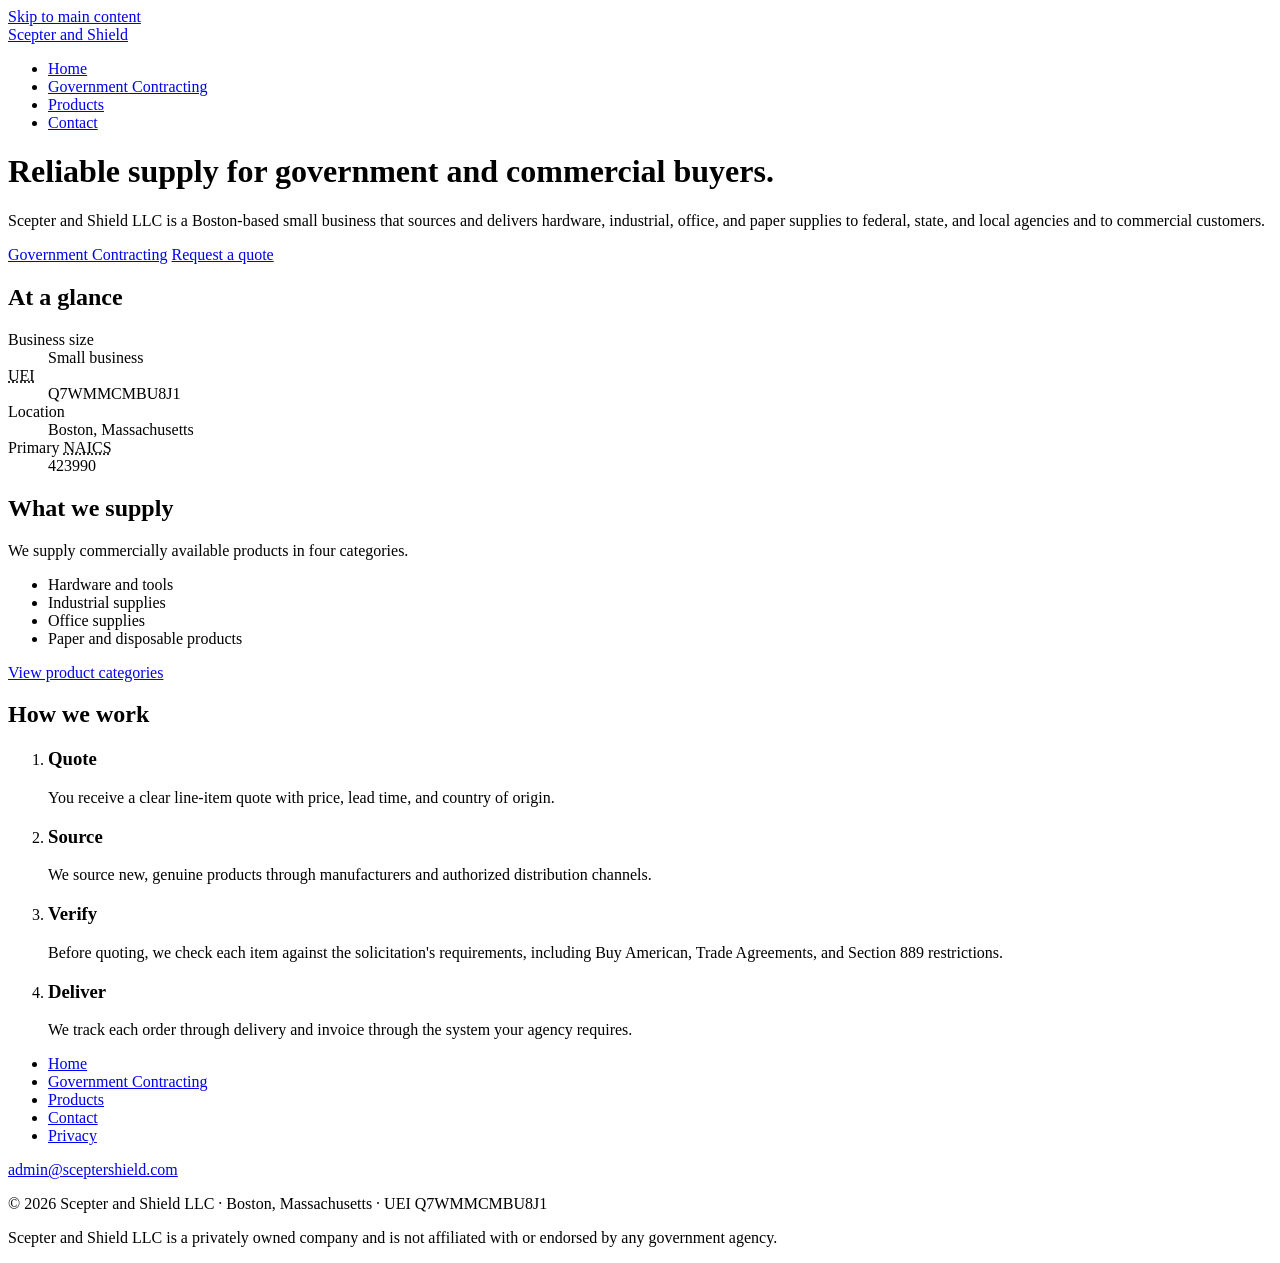
==== index.html @ 16010f83 "fix: rename janitorial category to paper and disposable products NAICS 424130 covers paper products," ====
<!DOCTYPE html>
<html lang="en">
<head>
  <meta charset="utf-8">
  <meta name="viewport" content="width=device-width, initial-scale=1">
  <meta http-equiv="Content-Security-Policy" content="default-src 'none'; style-src 'self'; img-src 'self'; base-uri 'self'; form-action 'none'">
  <title>Scepter and Shield LLC | Supplies for government and commercial buyers</title>
  <meta name="description" content="Scepter and Shield LLC is a Boston-based small business that sources and delivers hardware, industrial, office, and paper supplies to government agencies and commercial customers. UEI Q7WMMCMBU8J1.">
  <link rel="canonical" href="https://sceptershield.com/">
  <meta property="og:type" content="website">
  <meta property="og:site_name" content="Scepter and Shield LLC">
  <meta property="og:title" content="Scepter and Shield LLC | Supplies for government and commercial buyers">
  <meta property="og:description" content="A Boston-based small business that sources and delivers hardware, industrial, office, and paper supplies to government agencies and commercial customers.">
  <meta property="og:url" content="https://sceptershield.com/">
  <meta property="og:locale" content="en_US">
  <meta name="theme-color" content="#0B1F3A">
  <link rel="icon" href="favicon.ico" sizes="32x32">
  <link rel="icon" href="assets/favicon.svg" type="image/svg+xml">
  <link rel="apple-touch-icon" href="assets/apple-touch-icon.png">
  <link rel="stylesheet" href="assets/styles.css">
  <script type="application/ld+json">
  {
    "@context": "https://schema.org",
    "@type": "Organization",
    "name": "Scepter and Shield LLC",
    "url": "https://sceptershield.com/",
    "email": "admin@sceptershield.com",
    "telephone": "+1-917-745-6057",
    "address": {
      "@type": "PostalAddress",
      "addressLocality": "Boston",
      "addressRegion": "MA"
    }
  }
  </script>
</head>
<body>
  <a class="skip-link" href="#main">Skip to main content</a>

  <header class="site-header">
    <div class="container site-header-inner">
      <a class="brand" href="./"><span class="wordmark">Scepter <span class="wordmark-and">and</span> Shield</span></a>
      <nav class="site-nav" aria-label="Main">
        <ul>
          <li><a href="./" aria-current="page">Home</a></li>
          <li><a href="government/">Government Contracting</a></li>
          <li><a href="products/">Products</a></li>
          <li><a href="contact/">Contact</a></li>
        </ul>
      </nav>
    </div>
  </header>

  <main id="main">
    <div class="page-intro">
      <div class="container">
        <h1>Reliable supply for government and commercial buyers.</h1>
        <p class="lede">Scepter and Shield LLC is a Boston-based small business that sources and delivers hardware, industrial, office, and paper supplies to federal, state, and local agencies and to commercial customers.</p>
        <p class="actions">
          <a class="button" href="government/">Government Contracting</a>
          <a class="button button-secondary" href="contact/">Request a quote</a>
        </p>

        <section class="glance" aria-labelledby="glance-heading">
          <h2 class="glance-title" id="glance-heading">At a glance</h2>
          <dl class="glance-list">
            <div>
              <dt>Business size</dt>
              <dd>Small business</dd>
            </div>
            <div>
              <dt><abbr title="Unique Entity ID">UEI</abbr></dt>
              <dd class="identifier">Q7WMMCMBU8J1</dd>
            </div>
            <!-- TODO-ACTIVATE: CAGE CODE (home page strip). To switch on: replace XXXXX with the CAGE code, then delete this line and the END line below.
            <div>
              <dt>CAGE code</dt>
              <dd class="identifier">XXXXX</dd>
            </div>
            END TODO-ACTIVATE: CAGE CODE (home page strip) -->
            <div>
              <dt>Location</dt>
              <dd>Boston, Massachusetts</dd>
            </div>
            <div>
              <dt>Primary <abbr title="North American Industry Classification System">NAICS</abbr></dt>
              <dd class="identifier">423990</dd>
            </div>
          </dl>
        </section>
      </div>
    </div>

    <section class="section" aria-labelledby="supply-heading">
      <div class="container section-grid">
        <h2 id="supply-heading">What we supply</h2>
        <div class="section-body">
          <p>We supply commercially available products in four categories.</p>
          <ul class="plain-list">
            <li>Hardware and tools</li>
            <li>Industrial supplies</li>
            <li>Office supplies</li>
            <li>Paper and disposable products</li>
          </ul>
          <p><a href="products/">View product categories</a></p>
        </div>
      </div>
    </section>

    <section class="section" aria-labelledby="work-heading">
      <div class="container section-grid">
        <h2 id="work-heading">How we work</h2>
        <div class="section-body">
          <ol class="steps">
            <li>
              <h3>Quote</h3>
              <p>You receive a clear line-item quote with price, lead time, and country of origin.</p>
            </li>
            <li>
              <h3>Source</h3>
              <p>We source new, genuine products through manufacturers and authorized distribution channels.</p>
            </li>
            <li>
              <h3>Verify</h3>
              <p>Before quoting, we check each item against the solicitation's requirements, including Buy American, Trade Agreements, and Section 889 restrictions.</p>
            </li>
            <li>
              <h3>Deliver</h3>
              <p>We track each order through delivery and invoice through the system your agency requires.</p>
            </li>
          </ol>
        </div>
      </div>
    </section>
  </main>

  <footer class="site-footer">
    <div class="container">
      <nav class="footer-nav" aria-label="Footer">
        <ul>
          <li><a href="./" aria-current="page">Home</a></li>
          <li><a href="government/">Government Contracting</a></li>
          <li><a href="products/">Products</a></li>
          <li><a href="contact/">Contact</a></li>
          <li><a href="privacy/">Privacy</a></li>
        </ul>
      </nav>
      <p class="footer-contact"><a href="mailto:admin@sceptershield.com">admin@sceptershield.com</a></p>
      <p class="footer-legal">© 2026 Scepter and Shield LLC · Boston, Massachusetts · UEI Q7WMMCMBU8J1</p>
      <p class="footer-disclaimer">Scepter and Shield LLC is a privately owned company and is not affiliated with or endorsed by any government agency.</p>
    </div>
  </footer>
</body>
</html>
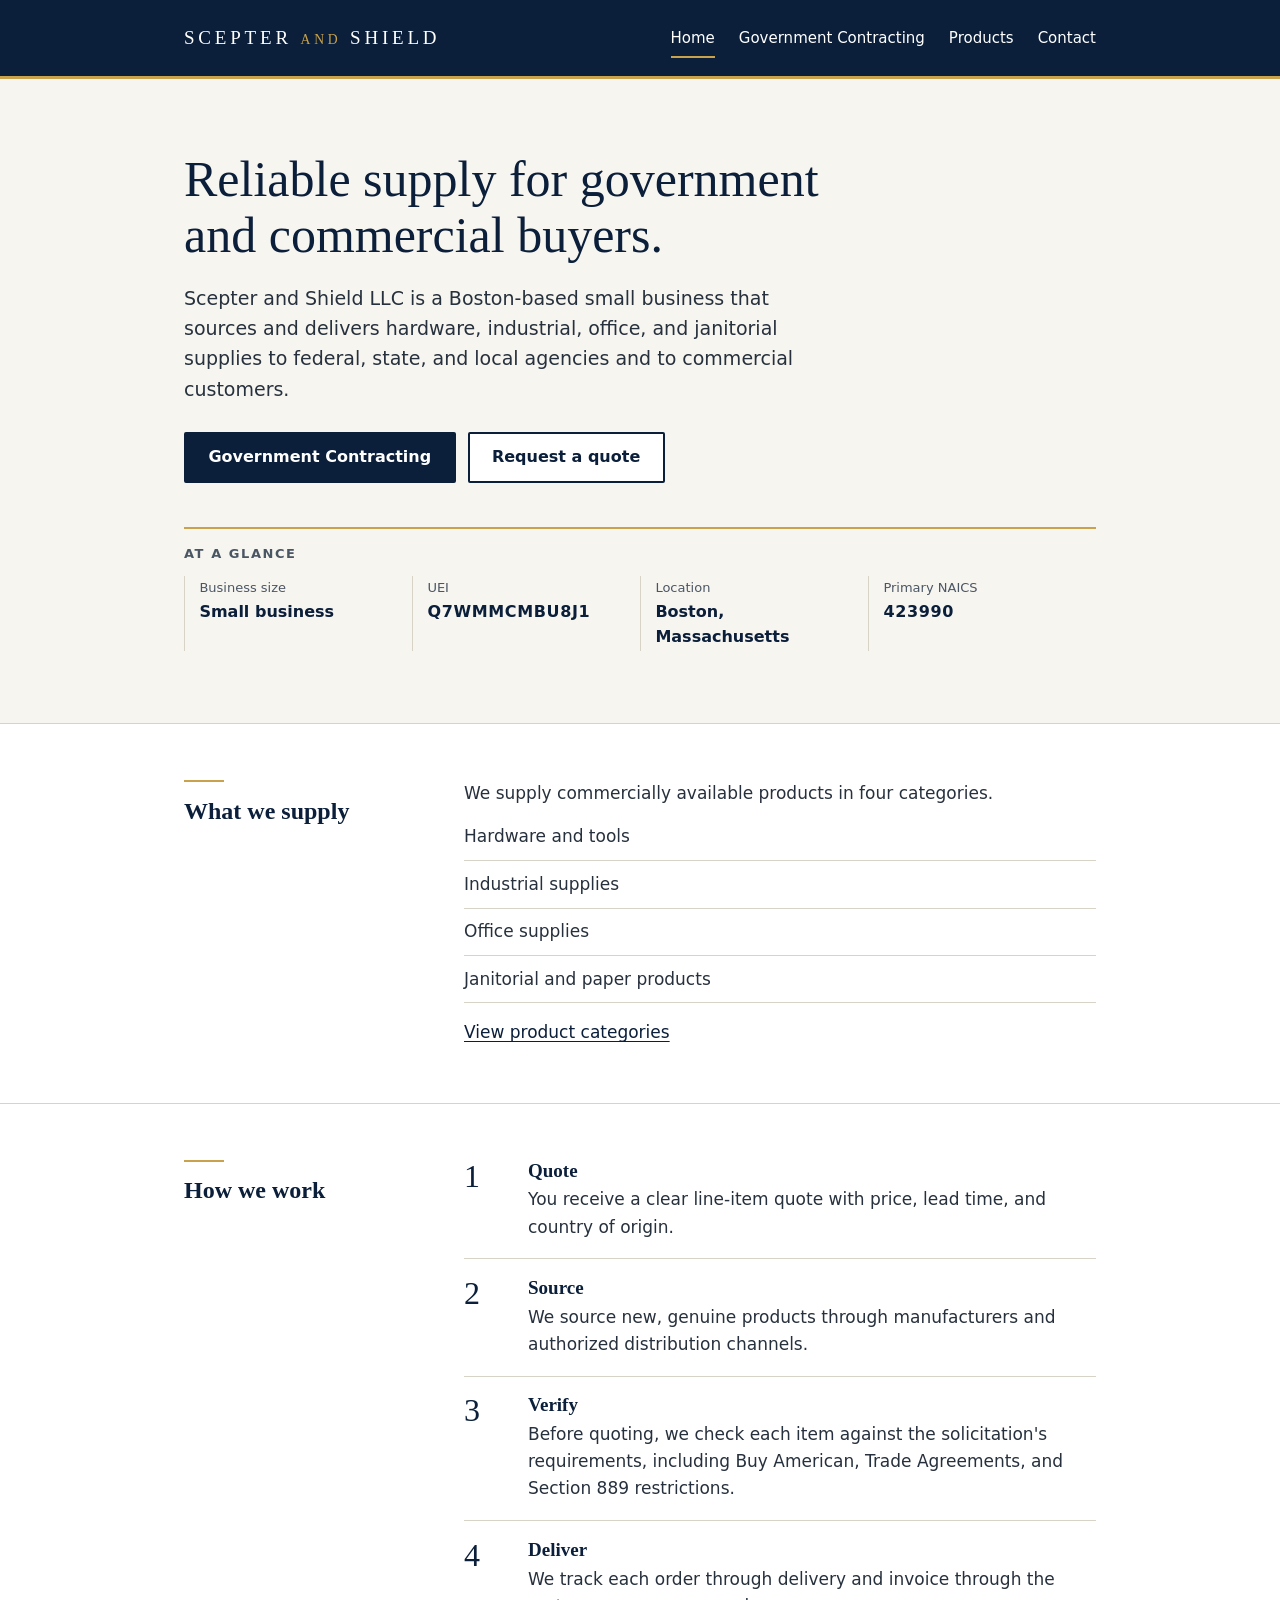
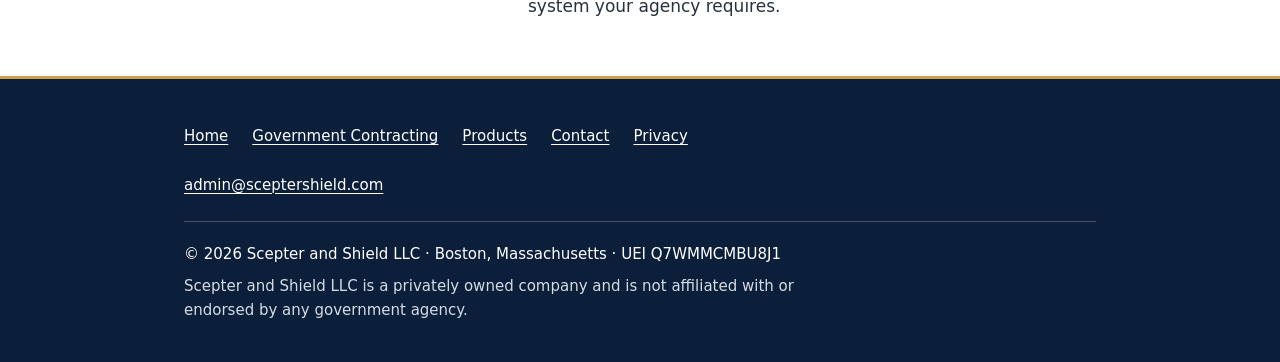
==== commit c89b7378: "feat: add Scepter and Shield LLC static website Six static pages (home, government contracting, prod" ====
--- a/index.html
+++ b/index.html
@@ -5,12 +5,12 @@
   <meta name="viewport" content="width=device-width, initial-scale=1">
   <meta http-equiv="Content-Security-Policy" content="default-src 'none'; style-src 'self'; img-src 'self'; base-uri 'self'; form-action 'none'">
   <title>Scepter and Shield LLC | Supplies for government and commercial buyers</title>
-  <meta name="description" content="Scepter and Shield LLC is a Boston-based small business that sources and delivers hardware, industrial, office, and paper supplies to government agencies and commercial customers. UEI Q7WMMCMBU8J1.">
+  <meta name="description" content="Scepter and Shield LLC is a Boston-based small business that sources and delivers hardware, industrial, office, and janitorial supplies to government agencies and commercial customers. UEI Q7WMMCMBU8J1.">
   <link rel="canonical" href="https://sceptershield.com/">
   <meta property="og:type" content="website">
   <meta property="og:site_name" content="Scepter and Shield LLC">
   <meta property="og:title" content="Scepter and Shield LLC | Supplies for government and commercial buyers">
-  <meta property="og:description" content="A Boston-based small business that sources and delivers hardware, industrial, office, and paper supplies to government agencies and commercial customers.">
+  <meta property="og:description" content="A Boston-based small business that sources and delivers hardware, industrial, office, and janitorial supplies to government agencies and commercial customers.">
   <meta property="og:url" content="https://sceptershield.com/">
   <meta property="og:locale" content="en_US">
   <meta name="theme-color" content="#0B1F3A">
@@ -55,7 +55,7 @@
     <div class="page-intro">
       <div class="container">
         <h1>Reliable supply for government and commercial buyers.</h1>
-        <p class="lede">Scepter and Shield LLC is a Boston-based small business that sources and delivers hardware, industrial, office, and paper supplies to federal, state, and local agencies and to commercial customers.</p>
+        <p class="lede">Scepter and Shield LLC is a Boston-based small business that sources and delivers hardware, industrial, office, and janitorial supplies to federal, state, and local agencies and to commercial customers.</p>
         <p class="actions">
           <a class="button" href="government/">Government Contracting</a>
           <a class="button button-secondary" href="contact/">Request a quote</a>
@@ -100,7 +100,7 @@
             <li>Hardware and tools</li>
             <li>Industrial supplies</li>
             <li>Office supplies</li>
-            <li>Paper and disposable products</li>
+            <li>Janitorial and paper products</li>
           </ul>
           <p><a href="products/">View product categories</a></p>
         </div>
--- a/assets/styles.css
+++ b/assets/styles.css
@@ -0,0 +1,716 @@
+/* ==========================================================================
+   Scepter and Shield LLC — shared stylesheet (used by every page)
+   Plain CSS, no build step. Sections:
+     1. Design tokens      5. Buttons and links     9. Footer
+     2. Base               6. Page intro           10. Utilities
+     3. Layout             7. Sections and lists   11. Print
+     4. Header             8. Tables
+   ========================================================================== */
+
+/* 1. Design tokens --------------------------------------------------------- */
+
+:root {
+  /* Colour. Gold is an accent only: rules, borders, and text on navy.
+     It must never be used for text or links on white or off-white. */
+  --color-navy: #0B1F3A;
+  --color-navy-hover: #17355F;
+  --color-gold: #C9A24B;
+  --color-white: #FFFFFF;
+  --color-paper: #F7F5F0;
+  --color-text: #27313D;
+  --color-text-muted: #4B5664;
+  --color-rule: #D8D3C7;
+  --color-on-navy: #FFFFFF;
+  --color-on-navy-muted: #D5DBE4;
+
+  /* Type. System font stacks only: no font files, no third-party requests. */
+  --font-serif: "Iowan Old Style", "Palatino Linotype", Palatino, "Book Antiqua",
+    Georgia, "Times New Roman", serif;
+  --font-sans: system-ui, -apple-system, "Segoe UI", Roboto, "Helvetica Neue",
+    Arial, sans-serif;
+
+  --text-label: 0.8125rem;
+  --text-small: 0.9375rem;
+  --text-base: 1.0625rem;
+  --text-lede: 1.1875rem;
+  --text-h3: 1.1875rem;
+  --text-h2: 1.5rem;
+  --text-h1: clamp(2rem, 1.35rem + 2.9vw, 3.125rem);
+
+  /* Space and measure */
+  --page-width: 62rem;
+  --measure: 40rem;
+  --label-column: 14rem;
+  --gutter: clamp(1.25rem, 4vw, 2.5rem);
+  --space-section: clamp(2.25rem, 5vw, 3.5rem);
+  --space-intro: clamp(2.5rem, 6vw, 4.5rem);
+
+  --rule-thin: 1px;
+  --rule-accent: 2px;
+  --rule-band: 3px;
+  --focus-width: 3px;
+}
+
+/* 2. Base ------------------------------------------------------------------ */
+
+*,
+*::before,
+*::after {
+  box-sizing: border-box;
+}
+
+html {
+  -webkit-text-size-adjust: 100%;
+  text-size-adjust: 100%;
+}
+
+body {
+  display: flex;
+  flex-direction: column;
+  min-height: 100vh;
+  margin: 0;
+  background: var(--color-white);
+  color: var(--color-text);
+  font-family: var(--font-sans);
+  font-size: var(--text-base);
+  line-height: 1.6;
+}
+
+main {
+  flex: 1 0 auto;
+}
+
+h1,
+h2,
+h3 {
+  color: var(--color-navy);
+  font-family: var(--font-serif);
+  line-height: 1.2;
+}
+
+p,
+ul,
+ol,
+dl {
+  margin: 0 0 1rem;
+}
+
+abbr[title] {
+  text-decoration: none;
+}
+
+/* Lists without bullets use list-style-type: "" rather than "none", so that
+   Safari and VoiceOver still announce them as lists. */
+
+a[href^="tel:"] {
+  white-space: nowrap;
+}
+
+/* 3. Layout ---------------------------------------------------------------- */
+
+.container {
+  width: 100%;
+  max-width: var(--page-width);
+  margin-inline: auto;
+  padding-inline: var(--gutter);
+}
+
+/* 4. Header ---------------------------------------------------------------- */
+
+.site-header {
+  background: var(--color-navy);
+  border-bottom: var(--rule-band) solid var(--color-gold);
+  color: var(--color-on-navy);
+}
+
+.site-header-inner {
+  display: flex;
+  flex-wrap: wrap;
+  align-items: center;
+  justify-content: space-between;
+  column-gap: 1.5rem;
+  row-gap: 0.25rem;
+  padding-block: 1.1rem;
+}
+
+.brand {
+  display: inline-block;
+  padding-block: 0.3rem;
+  color: var(--color-on-navy);
+  text-decoration: none;
+}
+
+.wordmark {
+  font-family: var(--font-serif);
+  font-size: 1.1875rem;
+  letter-spacing: 0.2em;
+  text-transform: uppercase;
+  white-space: nowrap;
+}
+
+.wordmark-and {
+  color: var(--color-gold);
+  font-size: 0.72em;
+}
+
+/* TODO-ACTIVATE: LOGO
+   To replace the text wordmark with the logo image on every page:
+   1. Save the horizontal logo as assets/logo-horizontal.svg (it sits on the
+      navy header, so it needs light artwork). Keep the square logo as
+      assets/logo.svg for other uses.
+   2. On the line below, change "not all" to "all". That is the only edit.
+   The company name stays in the page as hidden text for screen readers. */
+@media not all {
+  .brand {
+    width: 15rem;
+    max-width: 100%;
+    height: 2.75rem;
+    background: url("logo-horizontal.svg") left center / contain no-repeat;
+  }
+
+  .brand .wordmark {
+    position: absolute;
+    width: 1px;
+    height: 1px;
+    overflow: hidden;
+    clip-path: inset(50%);
+  }
+}
+
+.site-nav ul {
+  display: flex;
+  flex-wrap: wrap;
+  gap: 0 1.5rem;
+  margin: 0;
+  padding: 0;
+  list-style-type: "";
+}
+
+.site-nav a {
+  display: inline-block;
+  padding: 0.55rem 0 0.35rem;
+  border-bottom: var(--rule-accent) solid transparent;
+  color: var(--color-on-navy);
+  font-size: var(--text-small);
+  font-weight: 500;
+  text-decoration: none;
+}
+
+.site-nav a:hover {
+  border-bottom-color: var(--color-on-navy-muted);
+}
+
+.site-nav a[aria-current="page"] {
+  border-bottom-color: var(--color-gold);
+}
+
+/* 5. Buttons and links ----------------------------------------------------- */
+
+a {
+  color: var(--color-navy);
+  text-decoration-thickness: 1px;
+  text-underline-offset: 0.18em;
+}
+
+a:hover {
+  text-decoration-thickness: 2px;
+}
+
+:focus-visible {
+  outline: var(--focus-width) solid var(--color-navy);
+  outline-offset: 3px;
+}
+
+.site-header :focus-visible,
+.site-footer :focus-visible {
+  outline-color: var(--color-gold);
+}
+
+.skip-link {
+  position: absolute;
+  top: -5rem;
+  left: 0.75rem;
+  z-index: 10;
+  padding: 0.6rem 1rem;
+  border: var(--rule-accent) solid var(--color-navy);
+  background: var(--color-white);
+  color: var(--color-navy);
+  font-weight: 600;
+}
+
+.skip-link:focus {
+  top: 0.75rem;
+}
+
+.actions {
+  display: flex;
+  flex-wrap: wrap;
+  gap: 0.75rem;
+  margin: 1.75rem 0 0;
+}
+
+.button {
+  display: inline-block;
+  padding: 0.8rem 1.4rem;
+  border: var(--rule-accent) solid var(--color-navy);
+  border-radius: 2px;
+  background: var(--color-navy);
+  color: var(--color-on-navy);
+  font-size: 1rem;
+  font-weight: 600;
+  line-height: 1.3;
+  text-decoration: none;
+}
+
+.button:hover {
+  border-color: var(--color-navy-hover);
+  background: var(--color-navy-hover);
+  box-shadow: inset 0 calc(-1 * var(--rule-band)) 0 var(--color-gold);
+}
+
+.button:active {
+  box-shadow: none;
+}
+
+.button-secondary {
+  background: var(--color-white);
+  color: var(--color-navy);
+}
+
+.button-secondary:hover {
+  border-color: var(--color-navy);
+  background: var(--color-navy);
+  color: var(--color-on-navy);
+  box-shadow: none;
+}
+
+/* 6. Page intro (off-white band under the header) -------------------------- */
+
+.page-intro {
+  padding-block: var(--space-intro);
+  border-bottom: var(--rule-thin) solid var(--color-rule);
+  background: var(--color-paper);
+}
+
+.page-intro h1 {
+  max-width: 44rem;
+  margin: 0;
+  font-size: var(--text-h1);
+  font-weight: 400;
+  line-height: 1.12;
+}
+
+.lede {
+  max-width: var(--measure);
+  margin: 1.25rem 0 0;
+  font-size: var(--text-lede);
+}
+
+.note {
+  max-width: var(--measure);
+  margin: 1rem 0 0;
+  color: var(--color-text-muted);
+  font-size: var(--text-small);
+}
+
+/* "At a glance" strip on the home page */
+
+.glance {
+  margin-top: 2.75rem;
+  padding-top: 1.1rem;
+  border-top: var(--rule-accent) solid var(--color-gold);
+}
+
+.glance-title,
+.data-table thead th {
+  color: var(--color-text-muted);
+  font-family: var(--font-sans);
+  font-size: var(--text-label);
+  font-weight: 600;
+  letter-spacing: 0.12em;
+  text-transform: uppercase;
+}
+
+.glance-title {
+  margin: 0 0 0.9rem;
+}
+
+.glance-list {
+  display: grid;
+  grid-template-columns: repeat(auto-fit, minmax(11rem, 1fr));
+  gap: 1rem 0;
+  margin: 0;
+}
+
+.glance-list > div {
+  padding: 0.1rem 0.75rem 0.1rem 0.9rem;
+  border-left: var(--rule-thin) solid var(--color-rule);
+}
+
+.glance-list dt {
+  color: var(--color-text-muted);
+  font-size: var(--text-label);
+}
+
+.glance-list dd {
+  margin: 0;
+  color: var(--color-navy);
+  font-size: 1rem;
+  font-weight: 600;
+}
+
+/* On phones the strip becomes a short label / value list, so identifiers
+   such as the UEI are never broken across lines. */
+@media (max-width: 30rem) {
+  .glance-list {
+    grid-template-columns: 1fr;
+    gap: 0;
+  }
+
+  .glance-list > div {
+    display: flex;
+    align-items: baseline;
+    justify-content: space-between;
+    gap: 1rem;
+    padding: 0.55rem 0;
+    border-bottom: var(--rule-thin) solid var(--color-rule);
+    border-left: 0;
+  }
+
+  .glance-list > div:first-child {
+    padding-top: 0;
+  }
+
+  .glance-list dd {
+    text-align: right;
+  }
+}
+
+/* 7. Sections and lists ---------------------------------------------------- */
+
+.section {
+  padding-block: var(--space-section);
+  border-top: var(--rule-thin) solid var(--color-rule);
+}
+
+.page-intro + .section {
+  border-top: 0;
+}
+
+.section-grid {
+  display: grid;
+  gap: 1.25rem;
+}
+
+/* On wide screens the section heading sits in a left-hand margin column,
+   as in a printed specification. */
+@media (min-width: 60rem) {
+  .section-grid {
+    grid-template-columns: var(--label-column) minmax(0, 1fr);
+    column-gap: 3.5rem;
+  }
+}
+
+.section h2 {
+  margin: 0;
+  font-size: var(--text-h2);
+  font-weight: 600;
+}
+
+.section h2::before {
+  content: "";
+  display: block;
+  width: 2.5rem;
+  height: var(--rule-accent);
+  margin-bottom: 0.9rem;
+  background: var(--color-gold);
+}
+
+.section-body > :first-child {
+  margin-top: 0;
+}
+
+.section-body > :last-child {
+  margin-bottom: 0;
+}
+
+.section-body > p,
+.section-body > ul {
+  max-width: var(--measure);
+}
+
+.section-body .actions {
+  margin-top: 1.5rem;
+}
+
+.plain-list {
+  padding: 0;
+  list-style-type: "";
+}
+
+.plain-list li {
+  padding: 0.6rem 0;
+  border-bottom: var(--rule-thin) solid var(--color-rule);
+}
+
+.plain-list li:first-child {
+  padding-top: 0;
+}
+
+.meta {
+  color: var(--color-text-muted);
+  font-size: var(--text-small);
+}
+
+/* Numbered "How we work" steps */
+
+.steps {
+  max-width: var(--measure);
+  margin: 0;
+  padding: 0;
+  list-style-type: "";
+  counter-reset: step;
+}
+
+.steps li {
+  display: grid;
+  grid-template-columns: 3rem minmax(0, 1fr);
+  column-gap: 1rem;
+  padding-block: 1.1rem;
+  border-top: var(--rule-thin) solid var(--color-rule);
+  counter-increment: step;
+}
+
+.steps li:first-child {
+  padding-top: 0;
+  border-top: 0;
+}
+
+.steps li:last-child {
+  padding-bottom: 0;
+}
+
+.steps li::before {
+  content: counter(step);
+  grid-row: 1 / span 2;
+  grid-column: 1;
+  color: var(--color-navy);
+  font-family: var(--font-serif);
+  font-size: 2rem;
+  line-height: 1;
+}
+
+.steps li > * {
+  grid-column: 2;
+}
+
+.steps h3 {
+  margin: 0 0 0.25rem;
+  font-size: var(--text-h3);
+  font-weight: 600;
+}
+
+.steps p {
+  margin: 0;
+}
+
+/* Label and value pairs (point of contact, contact details) */
+
+.detail-list {
+  display: grid;
+  grid-template-columns: max-content minmax(0, 1fr);
+  gap: 0.55rem 1.75rem;
+  max-width: var(--measure);
+}
+
+.detail-list dt {
+  color: var(--color-text-muted);
+  font-size: var(--text-small);
+  line-height: 1.8;
+}
+
+.detail-list dd {
+  margin: 0;
+  overflow-wrap: anywhere;
+}
+
+.detail-list .detail-name {
+  color: var(--color-navy);
+  font-weight: 600;
+}
+
+/* 8. Tables ---------------------------------------------------------------- */
+
+.data-table {
+  width: 100%;
+  border-top: var(--rule-accent) solid var(--color-navy);
+  border-collapse: collapse;
+}
+
+.data-table th,
+.data-table td {
+  padding: 0.8rem 1rem 0.8rem 0;
+  border-bottom: var(--rule-thin) solid var(--color-rule);
+  text-align: left;
+  vertical-align: top;
+}
+
+.data-table td:last-child,
+.data-table th:last-child {
+  padding-right: 0;
+}
+
+.data-table tbody th {
+  color: var(--color-navy);
+  font-weight: 600;
+}
+
+.data-table thead th {
+  padding-block: 0.6rem;
+  background: var(--color-paper);
+}
+
+.data-table thead th:first-child {
+  padding-left: 0.75rem;
+}
+
+.data-table-keyed tbody th {
+  width: 36%;
+}
+
+.data-table-codes tbody th,
+.data-table-codes tbody td:first-child {
+  padding-left: 0.75rem;
+}
+
+.data-table-codes tbody th {
+  width: 7rem;
+  font-variant-numeric: tabular-nums;
+  white-space: nowrap;
+}
+
+.identifier {
+  font-variant-numeric: tabular-nums;
+  letter-spacing: 0.04em;
+  white-space: nowrap;
+}
+
+.tag {
+  display: inline-block;
+  margin-left: 0.5rem;
+  padding: 0.05rem 0.45rem;
+  border: var(--rule-thin) solid var(--color-navy);
+  color: var(--color-navy);
+  font-size: 0.75rem;
+  font-weight: 600;
+  letter-spacing: 0.08em;
+  text-transform: uppercase;
+  white-space: nowrap;
+}
+
+@media (max-width: 30rem) {
+  .data-table th,
+  .data-table td {
+    padding-right: 0.75rem;
+    font-size: 1rem;
+  }
+
+  .data-table-codes tbody th {
+    width: 5.25rem;
+  }
+
+  .tag {
+    margin-left: 0;
+  }
+}
+
+/* 9. Footer ---------------------------------------------------------------- */
+
+.site-footer {
+  padding-block: 2.5rem;
+  border-top: var(--rule-band) solid var(--color-gold);
+  background: var(--color-navy);
+  color: var(--color-on-navy-muted);
+  font-size: var(--text-small);
+}
+
+.site-footer a {
+  color: var(--color-on-navy);
+}
+
+.footer-nav ul {
+  display: flex;
+  flex-wrap: wrap;
+  gap: 0.25rem 1.5rem;
+  margin: 0 0 1.25rem;
+  padding: 0;
+  list-style-type: "";
+}
+
+.footer-nav a {
+  display: inline-block;
+  padding-block: 0.3rem;
+}
+
+.footer-contact {
+  margin: 0 0 1.5rem;
+}
+
+.footer-legal {
+  margin: 0 0 0.5rem;
+  padding-top: 1.25rem;
+  border-top: var(--rule-thin) solid rgba(255, 255, 255, 0.22);
+  color: var(--color-on-navy);
+}
+
+.footer-disclaimer {
+  max-width: var(--measure);
+  margin: 0;
+}
+
+/* 10. Utilities ------------------------------------------------------------ */
+
+.visually-hidden {
+  position: absolute;
+  width: 1px;
+  height: 1px;
+  overflow: hidden;
+  clip-path: inset(50%);
+  white-space: nowrap;
+}
+
+/* 11. Print ---------------------------------------------------------------- */
+
+@media print {
+  body {
+    display: block;
+    font-size: 11pt;
+  }
+
+  .skip-link,
+  .site-nav,
+  .footer-nav,
+  .actions {
+    display: none;
+  }
+
+  .site-header,
+  .site-footer,
+  .page-intro {
+    border-color: #000;
+    background: none;
+    color: #000;
+  }
+
+  .brand,
+  .wordmark-and,
+  .site-footer a,
+  .footer-legal {
+    color: #000;
+  }
+
+  .section {
+    padding-block: 1.25rem;
+    break-inside: avoid;
+  }
+}
